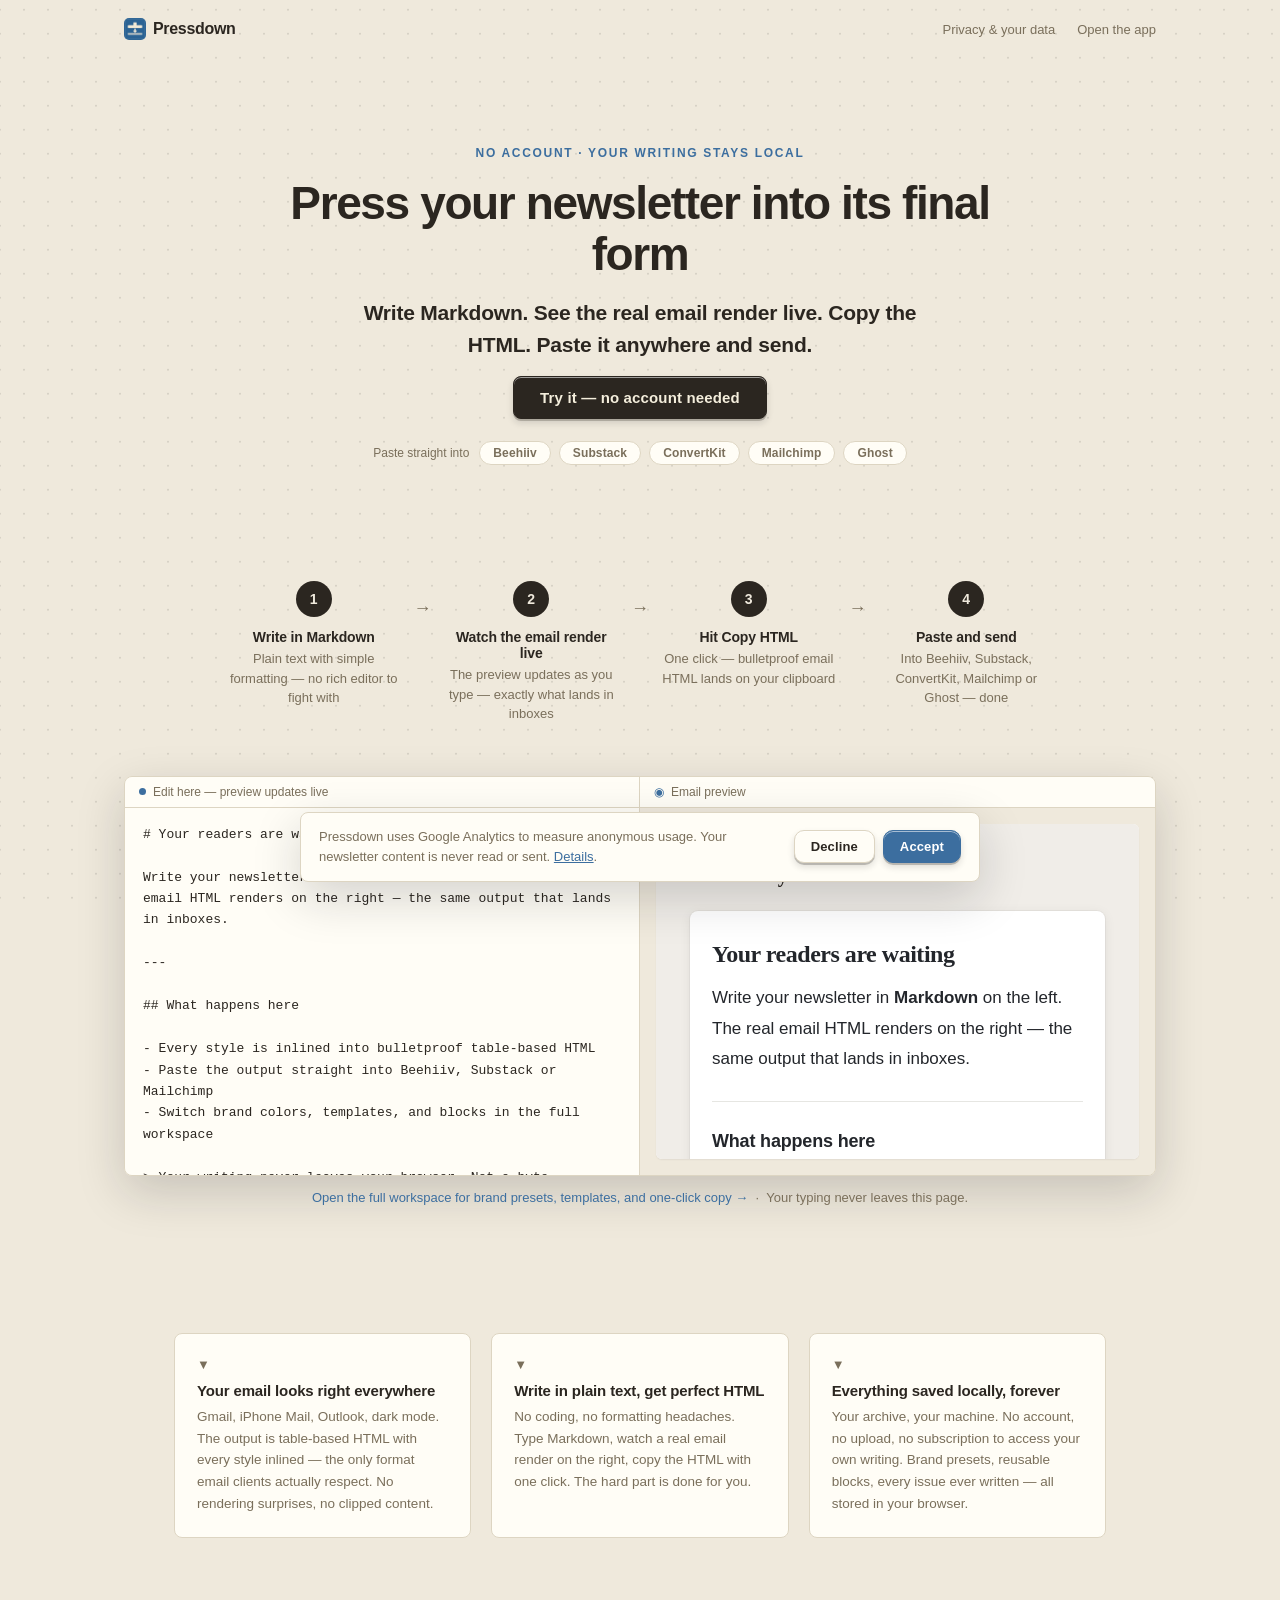
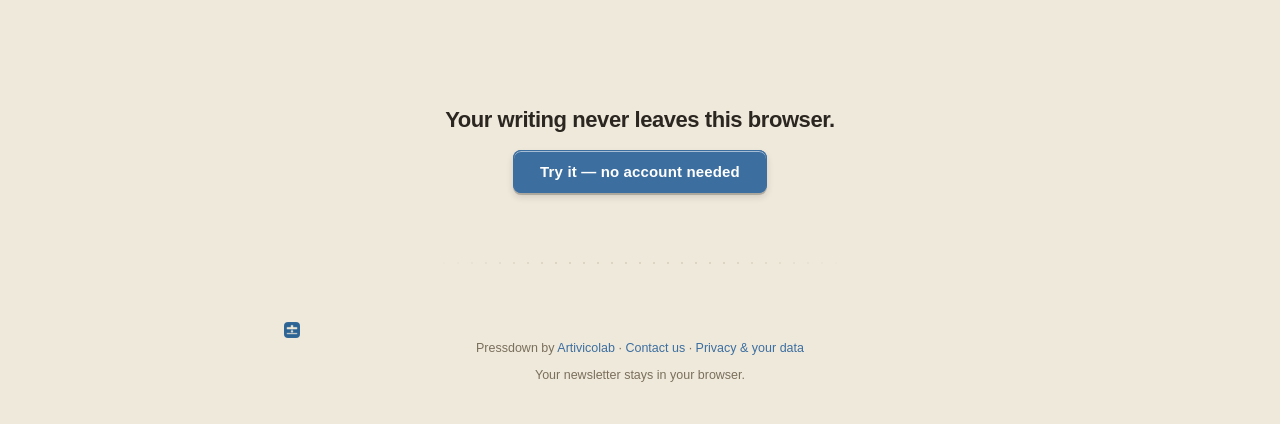
==== index.html @ 46e54dad "Initial commit: Pressdown newsletter workspace Static, no-account Markdown-to-email tool. Write Mark" ====
<!doctype html>
<html lang="en">
<head>
<meta charset="utf-8">
<meta name="viewport" content="width=device-width,initial-scale=1">
<title>Pressdown — press your newsletter into its final form</title>
<meta name="description" content="A no-account newsletter workspace. Write Markdown, see a pixel-accurate email preview, copy bulletproof HTML into any platform. Your newsletter content stays in your browser — never uploaded.">

<!-- SEO / social -->
<link rel="canonical" href="https://pressdown.artivicolab.com/">
<meta name="robots" content="index,follow">
<meta name="theme-color" content="#efe9dc">
<meta name="author" content="Pressdown">
<meta name="keywords" content="newsletter, markdown, email, substack, beehiiv, convertkit, mailchimp, ghost, email html, newsletter editor">
<link rel="icon" type="image/png" sizes="32x32" href="favicon-32x32.png">
<link rel="icon" type="image/png" sizes="96x96" href="favicon-96x96.png">
<link rel="icon" type="image/png" sizes="16x16" href="favicon-16x16.png">
<link rel="shortcut icon" href="favicon.ico">
<link rel="apple-touch-icon" sizes="180x180" href="apple-icon-180x180.png">
<link rel="apple-touch-icon" sizes="152x152" href="apple-icon-152x152.png">
<link rel="apple-touch-icon" sizes="120x120" href="apple-icon-120x120.png">
<link rel="apple-touch-icon" sizes="76x76" href="apple-icon-76x76.png">
<link rel="manifest" href="manifest.json">
<meta name="msapplication-TileColor" content="#3C6E9F">
<meta name="msapplication-TileImage" content="ms-icon-144x144.png">
<meta name="msapplication-config" content="browserconfig.xml">

<meta property="og:type" content="website">
<meta property="og:site_name" content="Pressdown">
<meta property="og:title" content="Pressdown — press your newsletter into its final form">
<meta property="og:description" content="Write Markdown, see a pixel-accurate email preview, copy bulletproof HTML into any platform. No account — your writing stays in your browser.">
<meta property="og:url" content="https://pressdown.artivicolab.com/">
<meta property="og:image" content="https://pressdown.artivicolab.com/og.png">
<meta property="og:image:width" content="1200">
<meta property="og:image:height" content="630">
<meta property="og:image:alt" content="Pressdown — press your newsletter into its final form">
<meta name="twitter:card" content="summary_large_image">
<meta name="twitter:title" content="Pressdown — press your newsletter into its final form">
<meta name="twitter:description" content="Write Markdown, see a pixel-accurate email preview, copy bulletproof HTML. No account — your writing stays in your browser.">
<meta name="twitter:image" content="https://pressdown.artivicolab.com/og.png">

<script type="application/ld+json">
{
  "@context": "https://schema.org",
  "@type": "WebApplication",
  "name": "Pressdown",
  "url": "https://pressdown.artivicolab.com/",
  "applicationCategory": "BusinessApplication",
  "operatingSystem": "Any (web browser)",
  "description": "A no-account newsletter workspace. Write Markdown, see a pixel-accurate email preview, and copy bulletproof HTML into Substack, Beehiiv, ConvertKit, Mailchimp or Ghost. Content stays in the browser and is never uploaded.",
  "offers": { "@type": "Offer", "price": "0", "priceCurrency": "USD" },
  "browserRequirements": "Requires JavaScript."
}
</script>

<link rel="stylesheet" href="css/style.css">
<script>
  // Pre-paint theme (light/dark app chrome) to avoid a flash.
  try {
    var d = localStorage.getItem('pressdown_chrome');
    if (d) document.documentElement.setAttribute('data-chrome', d);
  } catch (e) {}
</script>
<script src="js/analytics.js"></script>
</head>
<body class="landing">

<canvas id="stars" class="stars" aria-hidden="true"></canvas>

<nav class="land-nav">
  <a class="logo" href="index.html" aria-label="Pressdown home">
    <img class="logo-img" src="favicon-96x96.png" alt="" width="22" height="22"> Pressdown
  </a>
  <div class="nav-links">
    <a href="privacy.html">Privacy &amp; your data</a>
    <a href="app.html">Open the app</a>
  </div>
</nav>

<header class="land-hero">
  <p class="land-kicker">No account · your writing stays local</p>
  <h1>Press your newsletter into its final form</h1>
  <p class="land-lead">Write Markdown. See the real email render live.
  Copy the HTML. Paste it anywhere and send.</p>
  <div class="land-cta">
    <a class="btn btn-primary btn-lg" href="app.html">Try it — no account needed</a>
  </div>
  <div class="platform-strip">
    <span class="platform-label">Paste straight into</span>
    <span class="platform-pill">Beehiiv</span>
    <span class="platform-pill">Substack</span>
    <span class="platform-pill">ConvertKit</span>
    <span class="platform-pill">Mailchimp</span>
    <span class="platform-pill">Ghost</span>
  </div>
</header>

<section class="land-steps">
  <div class="step">
    <div class="step-num">1</div>
    <div class="step-body">
      <strong>Write in Markdown</strong>
      <span>Plain text with simple formatting — no rich editor to fight with</span>
    </div>
  </div>
  <div class="step-arrow">→</div>
  <div class="step">
    <div class="step-num">2</div>
    <div class="step-body">
      <strong>Watch the email render live</strong>
      <span>The preview updates as you type — exactly what lands in inboxes</span>
    </div>
  </div>
  <div class="step-arrow">→</div>
  <div class="step">
    <div class="step-num">3</div>
    <div class="step-body">
      <strong>Hit Copy HTML</strong>
      <span>One click — bulletproof email HTML lands on your clipboard</span>
    </div>
  </div>
  <div class="step-arrow">→</div>
  <div class="step">
    <div class="step-num">4</div>
    <div class="step-body">
      <strong>Paste and send</strong>
      <span>Into Beehiiv, Substack, ConvertKit, Mailchimp or Ghost — done</span>
    </div>
  </div>
</section>

<section class="land-demo">
  <div class="demo-wrap">
    <div class="demo-ed">
      <div class="demo-bar"><span class="dot"></span> Edit here — preview updates live</div>
      <textarea id="demoMd" class="demo-textarea" spellcheck="false" aria-label="Type Markdown here"></textarea>
    </div>
    <div class="demo-pv">
      <div class="demo-bar"><span class="eye">◉</span> Email preview</div>
      <div class="demo-stage">
        <iframe id="demoFrame" title="Email preview" sandbox="allow-same-origin"></iframe>
      </div>
    </div>
  </div>
  <p class="demo-note"><a href="app.html">Open the full workspace for brand presets, templates, and one-click copy →</a> &nbsp;·&nbsp; Your typing never leaves this page.</p>
</section>

<section class="land-features">
  <div class="feat">
    <span class="feat-mark">▼</span>
    <h3>Your email looks right everywhere</h3>
    <p>Gmail, iPhone Mail, Outlook, dark mode. The output is table-based HTML
    with every style inlined — the only format email clients actually respect.
    No rendering surprises, no clipped content.</p>
  </div>
  <div class="feat">
    <span class="feat-mark">▼</span>
    <h3>Write in plain text, get perfect HTML</h3>
    <p>No coding, no formatting headaches. Type Markdown, watch a real email
    render on the right, copy the HTML with one click. The hard part is done
    for you.</p>
  </div>
  <div class="feat">
    <span class="feat-mark">▼</span>
    <h3>Everything saved locally, forever</h3>
    <p>Your archive, your machine. No account, no upload, no subscription to
    access your own writing. Brand presets, reusable blocks, every issue
    ever written — all stored in your browser.</p>
  </div>
</section>

<section class="land-close">
  <p class="land-close-line">Your writing never leaves this browser.</p>
  <a class="btn btn-primary btn-lg" href="app.html">Try it — no account needed</a>
</section>

<footer class="land-foot">
  <img class="logo-img foot" src="favicon-96x96.png" alt="" width="16" height="16"> Pressdown by
  <a href="https://artivicolab.com" target="_blank" rel="noopener">Artivicolab</a>
  · <a id="contact" href="#">Contact us</a>
  · <a href="privacy.html">Privacy &amp; your data</a>
  <div style="margin-top:6px">Your newsletter stays in your browser.</div>
</footer>

<script>
  // Contact address assembled at runtime so it is never in static HTML
  // (anti-scrape). Generic link text only — see the email-protection rule.
  (function () {
    var a = document.getElementById('contact');
    if (a) a.href = 'mailto:' + ['artivicolab', 'gmail.com'].join('@');
  })();
</script>
<script src="js/landing.js" defer></script>
<script src="js/vendor/marked.min.js"></script>
<script type="module">
import { compile } from './js/compiler.js';

const DEMO_BRAND = {
  name: 'The Weekly', logo: '', accent: '#3C6E9F', ink: '#2b2620', font: 'sans',
  footerLinks: [{ label: 'Unsubscribe', url: '#' }],
  unsubUrl: '#', address: '', preheader: '', sponsor: '',
};

const DEMO_MD = `# Your readers are waiting

Write your newsletter in **Markdown** on the left. The real email HTML renders on the right — the same output that lands in inboxes.

---

## What happens here

- Every style is inlined into bulletproof table-based HTML
- Paste the output straight into Beehiiv, Substack or Mailchimp
- Switch brand colors, templates, and blocks in the full workspace

> Your writing never leaves your browser. Not a byte.

[Open the full workspace →](app.html)
`;

const debounce = (fn, ms) => { let t; return (...a) => { clearTimeout(t); t = setTimeout(() => fn(...a), ms); }; };

const ta = document.getElementById('demoMd');
const frame = document.getElementById('demoFrame');

if (ta && frame) {
  ta.value = DEMO_MD;
  function render() {
    try {
      const out = compile(ta.value, DEMO_BRAND, 'single');
      const doc = frame.contentDocument;
      doc.open(); doc.write(out.html); doc.close();
    } catch {}
  }
  render();
  ta.addEventListener('input', debounce(render, 150));
}
</script>

</body>
</html>
---- css/style.css ----
/* Pressdown — app chrome. The email itself is styled inline by the compiler;
   this file only styles the workspace around it. Token-driven: the brand
   theme is the default (:root); [data-chrome="bw"] is the black-and-white
   alternate. Components reference vars only — never hardcode a color. */

:root{
  --bg:#efe9dc;              /* warm linen "paper" — writer-native ground */
  --panel:#fffdf6;
  --ink:#2b2620;             /* warm near-black */
  --muted:#7a6f5b;           /* warm muted brown */
  --line:#ddd5c2;
  --accent:#3C6E9F;          /* ocean blue — now an accent, not the ground */
  --accent-soft:#e7edf3;
  --danger:#b5402f;
  --key-edge:rgba(43,38,32,.24);   /* typewriter keycap side wall */
  /* Illustration palette (accents) */
  --night:#3C6E9F;           /* sky blue */
  --pink:#EF9BA3;            /* umbrella / cloud coral */
  --green:#3FA15B;           /* hills / trousers */
  --cream:#F4EEDC;           /* stars / paper highlight */
  /* Riso patterns, token-driven so they flip with the theme */
  --speckle:radial-gradient(rgba(244,238,220,.55) 1px, transparent 1.7px);
  --speckle-ink:radial-gradient(rgba(43,38,32,.09) 1px, transparent 1.7px);
  --dash:repeating-linear-gradient(135deg, rgba(20,20,30,.045) 0 2px, transparent 2px 7px);
  --shadow:0 1px 2px rgba(20,20,30,.06);
  --shadow-lg:0 16px 48px rgba(20,20,30,.18);
  --radius:8px;
  --sans:-apple-system,BlinkMacSystemFont,"Segoe UI",Roboto,Helvetica,Arial,sans-serif;
  --mono:"SF Mono",SFMono-Regular,ui-monospace,Menlo,Consolas,monospace;
  --topbar:54px;
  --statusbar:30px;
}
/* Black-and-white alternate theme — same patterns, monochrome ink. */
html[data-chrome="bw"]{
  --bg:#f4f4f4;
  --panel:#ffffff;
  --ink:#161616;
  --muted:#6e6e6e;
  --line:#dadada;
  --accent:#1c1c1c;
  --accent-soft:#ededed;
  --danger:#5a5a5a;
  --key-edge:rgba(0,0,0,.26);
  --night:#2a2a2a;
  --pink:#9a9a9a;
  --green:#7a7a7a;
  --cream:#f0f0f0;
  --speckle:radial-gradient(rgba(255,255,255,.5) 1px, transparent 1.7px);
  --speckle-ink:radial-gradient(rgba(0,0,0,.05) 1px, transparent 1.7px);
  --dash:repeating-linear-gradient(135deg, rgba(0,0,0,.045) 0 2px, transparent 2px 7px);
  --shadow:0 1px 2px rgba(0,0,0,.07);
}
/* Scrollbars follow the theme — Firefox (WebKit handled below via tokens). */
html{scrollbar-color:var(--line) var(--panel);scrollbar-width:thin}

*{box-sizing:border-box}
/* The UA [hidden] rule has the same specificity as our .panel-wrap/.menu-pop
   class rules, which set display:flex — so author order would otherwise keep
   them visible. Force the attribute to win. */
[hidden]{display:none!important}
html,body{height:100%}
body{
  margin:0;font-family:var(--sans);color:var(--ink);background:var(--bg);
  display:flex;flex-direction:column;overflow:hidden;
  font-size:14px;-webkit-font-smoothing:antialiased;
}

/* ---- Topbar ---- */
.topbar{
  height:var(--topbar);flex:0 0 auto;display:flex;align-items:center;gap:18px;
  padding:0 16px;background:var(--panel);border-bottom:1px solid var(--line);
}
.logo{
  display:flex;align-items:center;gap:7px;font-weight:700;font-size:16px;
  color:var(--ink);text-decoration:none;letter-spacing:-.02em;white-space:nowrap;
}
.logo-img{width:22px;height:22px;display:block;border-radius:5px;flex-shrink:0}
.logo-img.foot{width:16px;height:16px;border-radius:4px;margin-right:2px}
.issue-id{display:flex;align-items:center;gap:8px;flex:1;min-width:0}
.issue-name{
  flex:0 1 280px;background:transparent;border:1px solid var(--line);
  color:var(--ink);font:inherit;font-weight:600;padding:6px 8px;border-radius:6px;
}
.issue-name:hover{border-color:var(--line)}
.issue-name:focus{outline:none;border-color:var(--accent);background:var(--bg)}
.issue-name.needs-name{border-color:var(--accent);box-shadow:0 0 0 3px var(--accent-soft)}
.issue-no{color:var(--muted);font-size:12px;font-variant-numeric:tabular-nums}
.topbar-controls{display:flex;align-items:center;gap:10px}
.topbar-sep{width:1px;height:20px;background:var(--line);flex-shrink:0}
.sel{display:flex;align-items:center;gap:6px;color:var(--muted);font-size:12px}
.sel select{
  font:inherit;font-size:13px;color:var(--ink);background:var(--bg);
  border:1px solid var(--line);border-radius:6px;padding:5px 6px;max-width:170px;
}

/* ---- Buttons ---- */
/* Typewriter keycap: raised cap with a top gloss and a depth wall; presses
   straight down on :active. Shared by landing + app for one feel. */
.btn{
  font:inherit;font-size:13px;font-weight:600;letter-spacing:.01em;
  border:1px solid var(--line);background:var(--panel);color:var(--ink);
  padding:8px 16px;border-radius:10px;cursor:pointer;white-space:nowrap;
  text-decoration:none;
  box-shadow:inset 0 1px 0 rgba(255,255,255,.55),
             0 2px 0 var(--key-edge),
             0 4px 7px rgba(20,20,30,.14);
  transition:transform .06s ease, box-shadow .12s ease,
             background .12s, border-color .12s, filter .12s;
}
.btn:hover{
  border-color:var(--accent);transform:translateY(-1px);
  box-shadow:inset 0 1px 0 rgba(255,255,255,.55),
             0 3px 0 var(--key-edge),
             0 7px 12px rgba(20,20,30,.18);
}
.btn:active{
  transform:translateY(2px);
  box-shadow:inset 0 2px 4px rgba(20,20,30,.22),
             0 1px 1px rgba(20,20,30,.16);
}
.btn-primary{background:var(--accent);border-color:var(--accent);color:#fff}
.btn-primary:hover{filter:brightness(1.06)}
.btn-ghost{background:var(--panel)}
/* Link-style action — not a keycap. */
.btn-tertiary{
  border:none;background:none;color:var(--accent);padding:5px 7px;
  font-weight:inherit;letter-spacing:normal;box-shadow:none;
}
.btn-tertiary:hover,.btn-tertiary:active{transform:none;box-shadow:none}
.btn-tertiary.danger{color:var(--danger)}
.btn.wide{width:100%;margin-top:10px}
.icon-btn{
  border:none;background:none;color:var(--muted);font-size:14px;cursor:pointer;
  padding:4px 7px;border-radius:6px;
}
.icon-btn:hover{background:var(--bg);color:var(--ink)}
.linklike{border:none;background:none;color:var(--accent);cursor:pointer;font:inherit;padding:0;text-decoration:underline}

/* ---- Segmented + menu ---- */
.seg{display:flex;border:1px solid var(--line);border-radius:var(--radius);overflow:hidden}
.seg-btn{
  font:inherit;font-size:12px;border:none;background:var(--panel);color:var(--muted);
  padding:7px 12px;cursor:pointer;
}
.seg-btn.on{background:var(--accent-soft);color:var(--accent);font-weight:600}
.menu{position:relative}
.menu-pop{
  position:absolute;right:0;top:calc(100% + 6px);background:var(--panel);
  border:1px solid var(--line);border-radius:var(--radius);box-shadow:var(--shadow-lg);
  min-width:210px;padding:6px;z-index:50;display:flex;flex-direction:column;
}
.menu-pop button,.menu-pop a{
  text-align:left;font:inherit;font-size:13px;border:none;background:none;
  color:var(--ink);padding:8px 10px;border-radius:6px;cursor:pointer;text-decoration:none;display:block;
}
.menu-pop button:hover,.menu-pop a:hover{background:var(--bg)}
.menu-pop hr{border:none;border-top:1px solid var(--line);margin:5px 4px}

/* ---- Workspace split ---- */
.workspace{flex:1 1 auto;display:grid;grid-template-columns:50% 6px 1fr;min-height:0}
.pane{display:flex;flex-direction:column;min-width:0;min-height:0}
.editor-pane{background:var(--panel);border-right:1px solid var(--line);position:relative}
.splitter{background:var(--line);cursor:col-resize}
.splitter:hover{background:var(--accent)}

.subject-row{
  display:flex;align-items:center;gap:10px;padding:0 14px;border-bottom:1px solid var(--line);
  background:var(--panel);
}
.subject-lbl{
  font-size:11px;font-weight:600;letter-spacing:.06em;text-transform:uppercase;
  color:var(--muted);flex-shrink:0;user-select:none;
}
.subject-inp{
  flex:1;border:none;background:transparent;font-size:14px;color:var(--ink);
  font-family:inherit;outline:none;padding:10px 0;min-width:0;
}
.subject-inp::placeholder{color:var(--muted);opacity:.6}
.subject-count{
  font-size:11px;font-weight:600;color:var(--muted);flex-shrink:0;
  min-width:20px;text-align:right;transition:color .15s;
}
.subject-count.warn{color:#d97706}
.subject-count.over{color:var(--danger)}

.toolbar{
  display:flex;align-items:center;gap:4px;padding:8px 14px;border-bottom:1px solid var(--line);
}
.toolbar button{
  font:inherit;font-size:13px;min-width:32px;border:1px solid var(--line);
  background:var(--panel);color:var(--ink);border-radius:6px;padding:5px 9px;cursor:pointer;
}
.toolbar button:hover{border-color:var(--accent);color:var(--accent)}
.tb-hint{margin-left:auto;color:var(--muted);font-size:12px}
.tb-fnr-btn{
  border:none;background:none;font:inherit;font-size:12px;color:var(--muted);
  cursor:pointer;padding:0;
}
.tb-fnr-btn:hover{color:var(--accent)}
.tb-fnr-btn.on{color:var(--accent)}
kbd{
  font-family:var(--mono);font-size:11px;background:var(--bg);border:1px solid var(--line);
  border-radius:4px;padding:1px 5px;
}
.ed-label,.pv-label{
  display:flex;align-items:center;gap:7px;padding:9px 16px;font-size:12px;
  color:var(--muted);border-bottom:1px solid var(--line);
}
.dot{width:7px;height:7px;border-radius:50%;background:var(--accent)}
.eye{color:var(--accent)}
.clip-warn{margin-left:auto;color:var(--danger);font-weight:600}

.md{
  flex:1;border:none;outline:none;resize:none;background:var(--panel);color:var(--ink);
  padding:22px 26px;font-family:var(--mono);font-size:14px;line-height:1.7;
}
.md::placeholder{color:var(--muted);opacity:.7}

/* ---- Preview ---- */
.preview-pane{background:var(--bg)}
.pv-label{background:var(--panel)}
.pv-stage{
  flex:1;overflow:auto;display:flex;justify-content:center;padding:22px;
  background-image:var(--speckle-ink);background-size:22px 22px;
}
.pv-stage iframe{
  width:100%;max-width:680px;height:100%;min-height:100%;border:none;
  background:#fff;border-radius:var(--radius);box-shadow:var(--shadow);
}
.pv-stage.mobile iframe{
  max-width:375px;width:375px;border-radius:22px;
  border:8px solid #222;box-shadow:var(--shadow-lg);
}

/* ---- Status bar ---- */
.statusbar{
  height:var(--statusbar);flex:0 0 auto;display:flex;align-items:center;gap:20px;
  padding:0 18px;background:var(--panel);border-top:1px solid var(--line);
  font-size:11.5px;color:var(--muted);font-variant-numeric:tabular-nums;
}
.st-spacer{flex:1}
.st-saved{transition:color .2s}
.st-saved.on{color:var(--accent);font-weight:600}

/* ---- Slide-over panel ---- */
.panel-wrap{position:fixed;inset:0;z-index:100;display:flex;justify-content:flex-end}
.panel-scrim{position:absolute;inset:0;background:rgba(15,17,22,.42)}
.panel{
  position:relative;width:min(460px,92vw);background:var(--panel);
  display:flex;flex-direction:column;box-shadow:var(--shadow-lg);
  animation:slide .18s ease-out;
}
@keyframes slide{from{transform:translateX(20px);opacity:.6}to{transform:none;opacity:1}}
.panel-head{
  display:flex;align-items:center;justify-content:space-between;
  padding:16px 20px;border-bottom:1px solid var(--line);
}
.panel-head h2{margin:0;font-size:16px}
.panel-body{padding:18px 20px;overflow:auto;flex:1}
.panel-lead{color:var(--muted);font-size:13px;line-height:1.6;margin:0 0 16px}
.muted{color:var(--muted)}

.card-list{display:flex;flex-direction:column;gap:8px}
.row-card{
  display:flex;align-items:center;justify-content:space-between;gap:12px;
  border:1px solid var(--line);border-radius:var(--radius);padding:12px 14px;
}
.row-card strong{display:block;font-size:14px}
.row-subject{display:block;font-size:13px;color:var(--ink);margin-top:3px;font-style:italic;white-space:nowrap;overflow:hidden;text-overflow:ellipsis;max-width:320px}
.row-sub{display:block;color:var(--muted);font-size:12px;margin-top:2px}
.row-actions{display:flex;gap:2px;flex-shrink:0}

/* ---- Forms ---- */
.form{display:flex;flex-direction:column;gap:14px}
.form label{display:flex;flex-direction:column;gap:5px;font-size:13px;color:var(--muted)}
.form input,.form select,.form textarea{
  font:inherit;font-size:14px;color:var(--ink);background:var(--bg);
  border:1px solid var(--line);border-radius:6px;padding:8px 10px;
}
.form input[type=color]{padding:3px;height:38px;width:44px;cursor:pointer}
.color-field{display:flex;align-items:center;gap:8px}
.color-field input[type=color]{flex-shrink:0}
.color-hex{flex:1;font-family:var(--mono);font-size:13px;text-transform:uppercase;letter-spacing:.04em}
.form input[type=file]{padding:6px;font-size:12px}
.form textarea{font-family:var(--mono);font-size:13px;line-height:1.6;resize:vertical}
.form input:focus,.form select:focus,.form textarea:focus{outline:none;border-color:var(--accent)}
.two{display:grid;grid-template-columns:1fr 1fr;gap:12px}
.fl{border:1px solid var(--line);border-radius:var(--radius);padding:12px}
.fl legend{font-size:12px;color:var(--muted);padding:0 6px}
.fl-row{display:grid;grid-template-columns:1fr 1.4fr auto;gap:6px;margin-bottom:6px}
.logo-prev img{max-height:38px;max-width:160px;border:1px solid var(--line);border-radius:4px}
.form-actions{display:flex;gap:8px;margin-top:6px}
.search{
  width:100%;font:inherit;font-size:14px;color:var(--ink);background:var(--bg);
  border:1px solid var(--line);border-radius:6px;padding:9px 12px;margin-bottom:14px;
}
.search:focus{outline:none;border-color:var(--accent)}

/* ---- Slash menu ---- */
.slash-menu{
  position:absolute;left:26px;bottom:54px;z-index:30;min-width:260px;max-height:280px;
  overflow:auto;background:var(--panel);border:1px solid var(--line);
  border-radius:var(--radius);box-shadow:var(--shadow-lg);padding:5px;
}
.slash-item{
  display:flex;flex-direction:column;gap:2px;width:100%;text-align:left;
  border:none;background:none;font:inherit;color:var(--ink);
  padding:8px 10px;border-radius:6px;cursor:pointer;
}
.slash-item.sel,.slash-item:hover{background:var(--accent-soft)}
.slash-top{display:flex;align-items:center;gap:10px}
.slash-cmd{font-family:var(--mono);font-size:12px;color:var(--accent);min-width:64px}
.slash-name{font-size:13px;color:var(--muted)}
.slash-preview{
  font-size:11px;color:var(--muted);opacity:.7;font-family:var(--mono);
  white-space:nowrap;overflow:hidden;text-overflow:ellipsis;max-width:230px;
}
.slash-empty{padding:10px;font-size:13px;color:var(--muted)}

/* ---- Find & Replace ---- */
.fnr{
  padding:10px 14px;border-bottom:1px solid var(--line);background:var(--panel);
  display:flex;flex-direction:column;gap:7px;
}
.fnr-row{display:flex;align-items:center;gap:6px}
.fnr-input{
  flex:1;font:inherit;font-size:13px;color:var(--ink);background:var(--bg);
  border:1px solid var(--line);border-radius:6px;padding:6px 9px;
}
.fnr-input:focus{outline:none;border-color:var(--accent)}
.fnr-nav{padding:6px 10px!important;min-width:0}
.fnr-count{font-size:11px;color:var(--muted);white-space:nowrap;min-width:52px;text-align:center}

/* ---- Image drag-over ---- */
.md.drag-over{outline:2px dashed var(--accent);outline-offset:-2px;background:var(--accent-soft)}

/* ---- Cheatsheet ---- */
.st-cheat{
  border:none;background:none;color:var(--muted);font:inherit;font-size:11.5px;
  cursor:pointer;padding:0;text-decoration:underline;text-decoration-style:dotted;
  text-underline-offset:2px;
}
.st-cheat:hover{color:var(--ink)}
.cheat-sheet{
  position:fixed;left:50%;bottom:calc(var(--statusbar) + 8px);transform:translateX(-50%);
  z-index:150;background:var(--panel);border:1px solid var(--line);
  border-radius:var(--radius);box-shadow:var(--shadow-lg);
  width:min(560px,calc(100vw - 32px));padding:16px 20px;
  animation:slide .16s ease-out;
}
.cheat-head{display:flex;justify-content:space-between;align-items:center;margin-bottom:14px}
.cheat-head span{font-weight:600;font-size:14px}
.cheat-grid{display:grid;grid-template-columns:1fr 1fr;gap:0}
.cheat-row{display:flex;gap:10px;align-items:baseline;padding:5px 6px;border-radius:4px}
.cheat-row:hover{background:var(--bg)}
.cheat-syn{font-family:var(--mono);font-size:12px;color:var(--accent);min-width:140px;flex-shrink:0}
.cheat-desc{font-size:12px;color:var(--muted)}

/* ---- Toast ---- */
.toast{
  position:fixed;left:50%;bottom:46px;transform:translateX(-50%) translateY(8px);
  background:var(--ink);color:var(--bg);font-size:13px;padding:10px 18px;
  border-radius:999px;box-shadow:var(--shadow-lg);opacity:0;z-index:200;
  transition:opacity .18s,transform .18s;pointer-events:none;
}
.toast.show{opacity:1;transform:translateX(-50%)}

/* ---- Confirm dialog ---- */
.confirm-overlay{
  position:fixed;inset:0;background:rgba(20,18,14,.45);z-index:300;
  display:flex;align-items:center;justify-content:center;
  backdrop-filter:blur(2px);
}
.confirm-box{
  background:var(--panel);border:1px solid var(--line);border-radius:var(--radius);
  box-shadow:var(--shadow-lg);padding:28px 28px 22px;max-width:400px;width:calc(100% - 48px);
}
.confirm-msg{
  margin:0 0 22px;font-size:15px;line-height:1.6;color:var(--ink);
}
.confirm-actions{display:flex;justify-content:flex-end;gap:10px}

/* ---- Consent banner ---- */
.consent{
  position:fixed;left:50%;bottom:18px;transform:translateX(-50%);
  z-index:300;width:min(680px,calc(100vw - 32px));
  display:flex;align-items:center;gap:18px;flex-wrap:wrap;
  background:var(--panel);border:1px solid var(--line);
  border-radius:var(--radius);box-shadow:var(--shadow-lg);padding:14px 18px;
}
.consent-text{margin:0;flex:1 1 320px;font-size:13px;line-height:1.55;color:var(--muted)}
.consent-text a{color:var(--accent)}
.consent-actions{display:flex;gap:8px;margin-left:auto}

::-webkit-scrollbar{width:11px;height:11px}
::-webkit-scrollbar-thumb{background:var(--line);border-radius:6px;border:3px solid var(--panel)}
::-webkit-scrollbar-track{background:var(--panel)}

/* ---- Landing page ---- */
/* Warm linen ground (writer-native). The illustration colors are accents
   only. All CSS — no image fetched. */
body.landing{
  overflow:auto;display:block;color:var(--ink);
  background:var(--bg);position:relative;
}
/* Animated speckle: a fixed grain layer that drifts slowly and twinkles
   very gently. Kept well below text contrast so copy stays readable, and
   behind all content (z-index:-1). */
body.landing::before{
  content:"";position:fixed;inset:0;z-index:-1;pointer-events:none;
  background-image:var(--speckle-ink);background-size:26px 26px;
  animation:starDrift 80s linear infinite,
            starTwinkle 7s ease-in-out infinite alternate;
}
@keyframes starDrift{from{background-position:0 0}to{background-position:0 520px}}
@keyframes starTwinkle{from{opacity:.35}to{opacity:.7}}
@media (prefers-reduced-motion:reduce){
  body.landing::before{animation:none;opacity:.5}
}
/* Interactive canvas starfield (js/landing.js): repels dots from the cursor.
   When active it replaces the CSS speckle so dots aren't drawn twice. The
   CSS ::before stays as the no-JS fallback. */
.stars{position:fixed;inset:0;z-index:-1;pointer-events:none;display:block}
html.canvas-stars body.landing::before{display:none}
.land-nav{
  display:flex;align-items:center;justify-content:space-between;
  padding:18px 24px;max-width:1080px;margin:0 auto;
}
.land-nav a{color:var(--ink);text-decoration:none}
.land-nav .nav-links{display:flex;align-items:center;gap:22px;font-size:13px}
.land-nav .nav-links a{color:var(--muted)}
.land-nav .nav-links a:hover{color:var(--ink)}
.land-hero{
  position:relative;
  max-width:760px;margin:0 auto;padding:88px 24px 64px;text-align:center;
}
.land-kicker{
  position:relative;font-size:12px;letter-spacing:.14em;text-transform:uppercase;
  color:var(--accent);font-weight:700;margin:0 0 18px;
}
.land-hero h1{
  position:relative;font-size:46px;line-height:1.1;letter-spacing:-.03em;
  margin:0 0 18px;color:var(--ink);
}
.land-lead{
  position:relative;font-size:21px;line-height:1.5;font-weight:600;
  color:var(--ink);max-width:600px;margin:0 auto 16px;letter-spacing:-.01em;
}
.land-hero .pitch{
  position:relative;font-size:15px;line-height:1.6;color:var(--muted);
  max-width:520px;margin:0 auto 32px;
}
.land-cta{position:relative;display:flex;gap:12px;justify-content:center;align-items:center}
.btn-lg{font-size:15px;padding:12px 26px;border-radius:var(--radius)}
/* Dark editorial CTA — confident on the warm paper. */
.land-hero .btn-primary{background:var(--ink);border-color:var(--ink);color:var(--cream)}
.land-hero .btn-primary:hover{filter:brightness(1.12)}
.land-fineprint{position:relative;margin:18px 0 0;font-size:12.5px;color:var(--muted)}
.land-features{
  max-width:980px;margin:0 auto;padding:48px 24px 96px;
  display:grid;grid-template-columns:repeat(3,1fr);gap:20px;
}
.feat{
  border:1px solid var(--line);border-radius:var(--radius);
  background:var(--panel);padding:22px;
}
.feat .feat-mark{color:var(--muted);font-size:13px}
.feat h3{font-size:15px;margin:10px 0 7px;letter-spacing:-.01em}
.feat p{margin:0;font-size:13.5px;line-height:1.62;color:var(--muted)}
.land-foot{
  position:relative;max-width:760px;margin:0 auto;
  padding:62px 24px 38px;text-align:center;
  font-size:12.5px;color:var(--muted);line-height:1.7;
}
/* Faint dotted divider — echoes the starfield speckle, fades at the ends. */
.land-foot::before{
  content:"";position:absolute;left:50%;top:0;transform:translateX(-50%);
  width:min(420px,72%);height:6px;
  background-image:radial-gradient(var(--line) 1.3px, transparent 1.6px);
  background-size:14px 6px;background-position:center;
  -webkit-mask-image:linear-gradient(90deg,transparent,#000 28%,#000 72%,transparent);
          mask-image:linear-gradient(90deg,transparent,#000 28%,#000 72%,transparent);
}
.land-foot a{color:var(--accent);text-decoration:none}

/* ---- Collaboration ---- */
.collab-status{
  font-size:11.5px;color:var(--accent);font-weight:600;white-space:nowrap;
  animation:collab-pulse 2.4s ease-in-out infinite;
}
@keyframes collab-pulse{0%,100%{opacity:1}50%{opacity:.5}}
.platform-note{
  padding:6px 18px;background:var(--accent-soft);
  border-bottom:1px solid var(--line);font-size:12px;
  color:var(--muted);line-height:1.5;flex:0 0 auto;
}
.collab-banner{
  display:flex;align-items:center;gap:12px;padding:9px 18px;
  background:var(--accent-soft);border-bottom:1px solid var(--line);
  font-size:13px;color:var(--accent);flex:0 0 auto;
}
#collabBannerMsg{flex:1}
.collab-url-row{display:flex;gap:7px;align-items:center}
.collab-url-input{
  flex:1;font:inherit;font-size:12px;font-family:var(--mono);
  color:var(--ink);background:var(--bg);border:1px solid var(--line);
  border-radius:6px;padding:7px 10px;min-width:0;
}
.collab-url-input:focus{outline:none;border-color:var(--accent)}
.collab-perm-row{
  display:flex;align-items:center;justify-content:space-between;
  border:1px solid var(--line);border-radius:var(--radius);padding:12px 14px;
  font-size:13px;
}
.collab-waiting{color:var(--muted)!important;font-style:italic}

/* ---- Platform strip ---- */
.platform-strip{
  position:relative;display:flex;align-items:center;justify-content:center;
  flex-wrap:wrap;gap:8px;margin-top:22px;
}
.platform-label{font-size:12px;color:var(--muted);margin-right:2px}
.platform-pill{
  font-size:12px;font-weight:600;color:var(--muted);
  background:var(--panel);border:1px solid var(--line);
  border-radius:999px;padding:4px 13px;letter-spacing:.01em;
}

/* ---- Workspace mockup ---- */
.hero-mockup{
  max-width:900px;margin:44px auto 0;padding:0 24px;
  user-select:none;pointer-events:none;
}
.hero-mockup>*{
  border:1px solid var(--line);border-radius:10px;overflow:hidden;
  box-shadow:var(--shadow-lg);
}
.hm-bar{
  height:40px;background:var(--panel);border-bottom:1px solid var(--line);
  display:flex;align-items:center;padding:0 14px;gap:10px;
}
.hm-dots{display:flex;gap:6px;align-items:center}
.hm-dot{width:10px;height:10px;border-radius:50%}
.hm-dot:nth-child(1){background:#ff5f57}
.hm-dot:nth-child(2){background:#ffbd2e}
.hm-dot:nth-child(3){background:#28c840}
.hm-logo-sm{font-size:12px;font-weight:700;color:var(--ink)}
.hm-logo-sm span{color:var(--accent)}
.hm-bar-right{margin-left:auto;display:flex;gap:6px}
.hm-chip{
  font-size:11px;font-weight:600;padding:3px 10px;
  border:1px solid var(--line);border-radius:6px;
  background:var(--bg);color:var(--muted);
}
.hm-chip-accent{background:var(--accent);border-color:var(--accent);color:#fff}
.hm-panes{display:grid;grid-template-columns:1fr 1fr;height:300px}
.hm-pane{display:flex;flex-direction:column;overflow:hidden}
.hm-pane-label{
  font-size:11px;color:var(--muted);padding:7px 14px;
  border-bottom:1px solid var(--line);
  display:flex;align-items:center;gap:6px;flex-shrink:0;background:var(--panel);
}
.hm-dot-sm{width:7px;height:7px;border-radius:50%;background:var(--accent)}
.hm-eye{color:var(--accent);font-size:11px}
.hm-ed{background:var(--panel);border-right:1px solid var(--line)}
.hm-pv{background:var(--bg)}
.hm-code{
  flex:1;padding:14px 16px;font-family:var(--mono);font-size:11.5px;
  line-height:1.85;overflow:hidden;color:var(--ink);
}
.hm-md-h1{color:var(--accent);font-weight:600}
.hm-md-h2{color:var(--accent);font-weight:600}
.hm-md-bold{font-weight:700}
.hm-md-bq{color:var(--muted);padding-left:8px;border-left:2px solid var(--line)}
.hm-md-link{color:var(--accent);text-decoration:underline}
.hm-email{
  flex:1;padding:14px 16px;overflow:hidden;background:#fff;font-size:12.5px;
}
.hm-e-h1{font-size:17px;font-weight:700;color:#1f2328;margin-bottom:8px;line-height:1.3}
.hm-e-h2{
  font-size:11px;font-weight:700;color:#1f2328;
  text-transform:uppercase;letter-spacing:.06em;margin:10px 0 6px;
}
.hm-e-p{color:#3d3d3d;line-height:1.65;margin-bottom:8px}
.hm-e-ol{color:#3d3d3d;line-height:1.9;margin-bottom:8px}
.hm-e-bq{
  border-left:3px solid #3C6E9F;padding:6px 12px;
  color:#666;font-style:italic;margin:10px 0;background:#f8fafc;
}
.hm-e-link{color:#3C6E9F;text-decoration:underline}

/* ---- Step flow ---- */
.land-steps{
  max-width:900px;margin:52px auto 0;padding:0 24px;
  display:flex;align-items:flex-start;gap:0;
}
.step{
  flex:1;display:flex;flex-direction:column;align-items:center;
  text-align:center;gap:12px;padding:0 12px;
}
.step-num{
  width:36px;height:36px;border-radius:50%;
  background:var(--ink);color:var(--bg);
  font-size:14px;font-weight:700;flex-shrink:0;
  display:flex;align-items:center;justify-content:center;
}
.step-body strong{display:block;font-size:14px;color:var(--ink);margin-bottom:4px;letter-spacing:-.01em}
.step-body span{font-size:13px;color:var(--muted);line-height:1.5}
.step-arrow{
  color:var(--muted);font-size:18px;padding-top:9px;
  flex-shrink:0;align-self:flex-start;margin-top:8px;
}

/* ---- Closing section ---- */
.land-close{
  text-align:center;padding:72px 24px 80px;
}
.land-close-line{
  font-size:22px;font-weight:600;letter-spacing:-.02em;
  color:var(--ink);margin:0 0 28px;line-height:1.3;
}

/* ---- Landing demo ---- */
.land-demo{max-width:1080px;margin:52px auto 0;padding:0 24px 80px}
.land-demo-kicker{
  font-size:12px;letter-spacing:.14em;text-transform:uppercase;
  color:var(--muted);font-weight:700;margin:0 0 20px;text-align:center;
}
.demo-wrap{
  display:grid;grid-template-columns:1fr 1fr;
  border:1px solid var(--line);border-radius:var(--radius);
  overflow:hidden;box-shadow:var(--shadow-lg);height:400px;
}
.demo-ed{display:flex;flex-direction:column;background:var(--panel);border-right:1px solid var(--line)}
.demo-pv{display:flex;flex-direction:column;background:var(--bg)}
.demo-bar{
  display:flex;align-items:center;gap:7px;padding:8px 14px;font-size:12px;
  color:var(--muted);border-bottom:1px solid var(--line);background:var(--panel);flex-shrink:0;
}
.demo-textarea{
  flex:1;border:none;outline:none;resize:none;background:var(--panel);color:var(--ink);
  padding:16px 18px;font-family:var(--mono);font-size:13px;line-height:1.65;
}
.demo-stage{flex:1;overflow:auto;padding:16px;display:flex;justify-content:center}
.demo-stage iframe{width:100%;border:none;background:#fff;border-radius:6px;box-shadow:var(--shadow)}
.demo-note{text-align:center;margin:14px 0 0;font-size:13px;color:var(--muted)}
.demo-note a{color:var(--accent);text-decoration:none}
.demo-note a:hover{text-decoration:underline}

@media (max-width:760px){
  .workspace{grid-template-columns:1fr;grid-template-rows:1fr 1fr}
  .splitter{display:none}
  .editor-pane{border-right:none;border-bottom:1px solid var(--line)}
  .topbar{flex-wrap:wrap;height:auto;padding:8px 12px;gap:10px}
  .sel span{display:none}
  .land-hero{padding:56px 22px 44px}
  .land-hero h1{font-size:34px}
  .land-features{grid-template-columns:1fr;padding-bottom:64px}
  .demo-wrap{grid-template-columns:1fr;height:auto}
  .demo-ed{height:200px;border-right:none;border-bottom:1px solid var(--line)}
  .demo-pv{height:280px}
  .hero-mockup{display:none}
  .land-steps{flex-direction:column;gap:20px;align-items:stretch}
  .step{flex-direction:row;text-align:left;align-items:flex-start}
  .step-arrow{display:none}
}
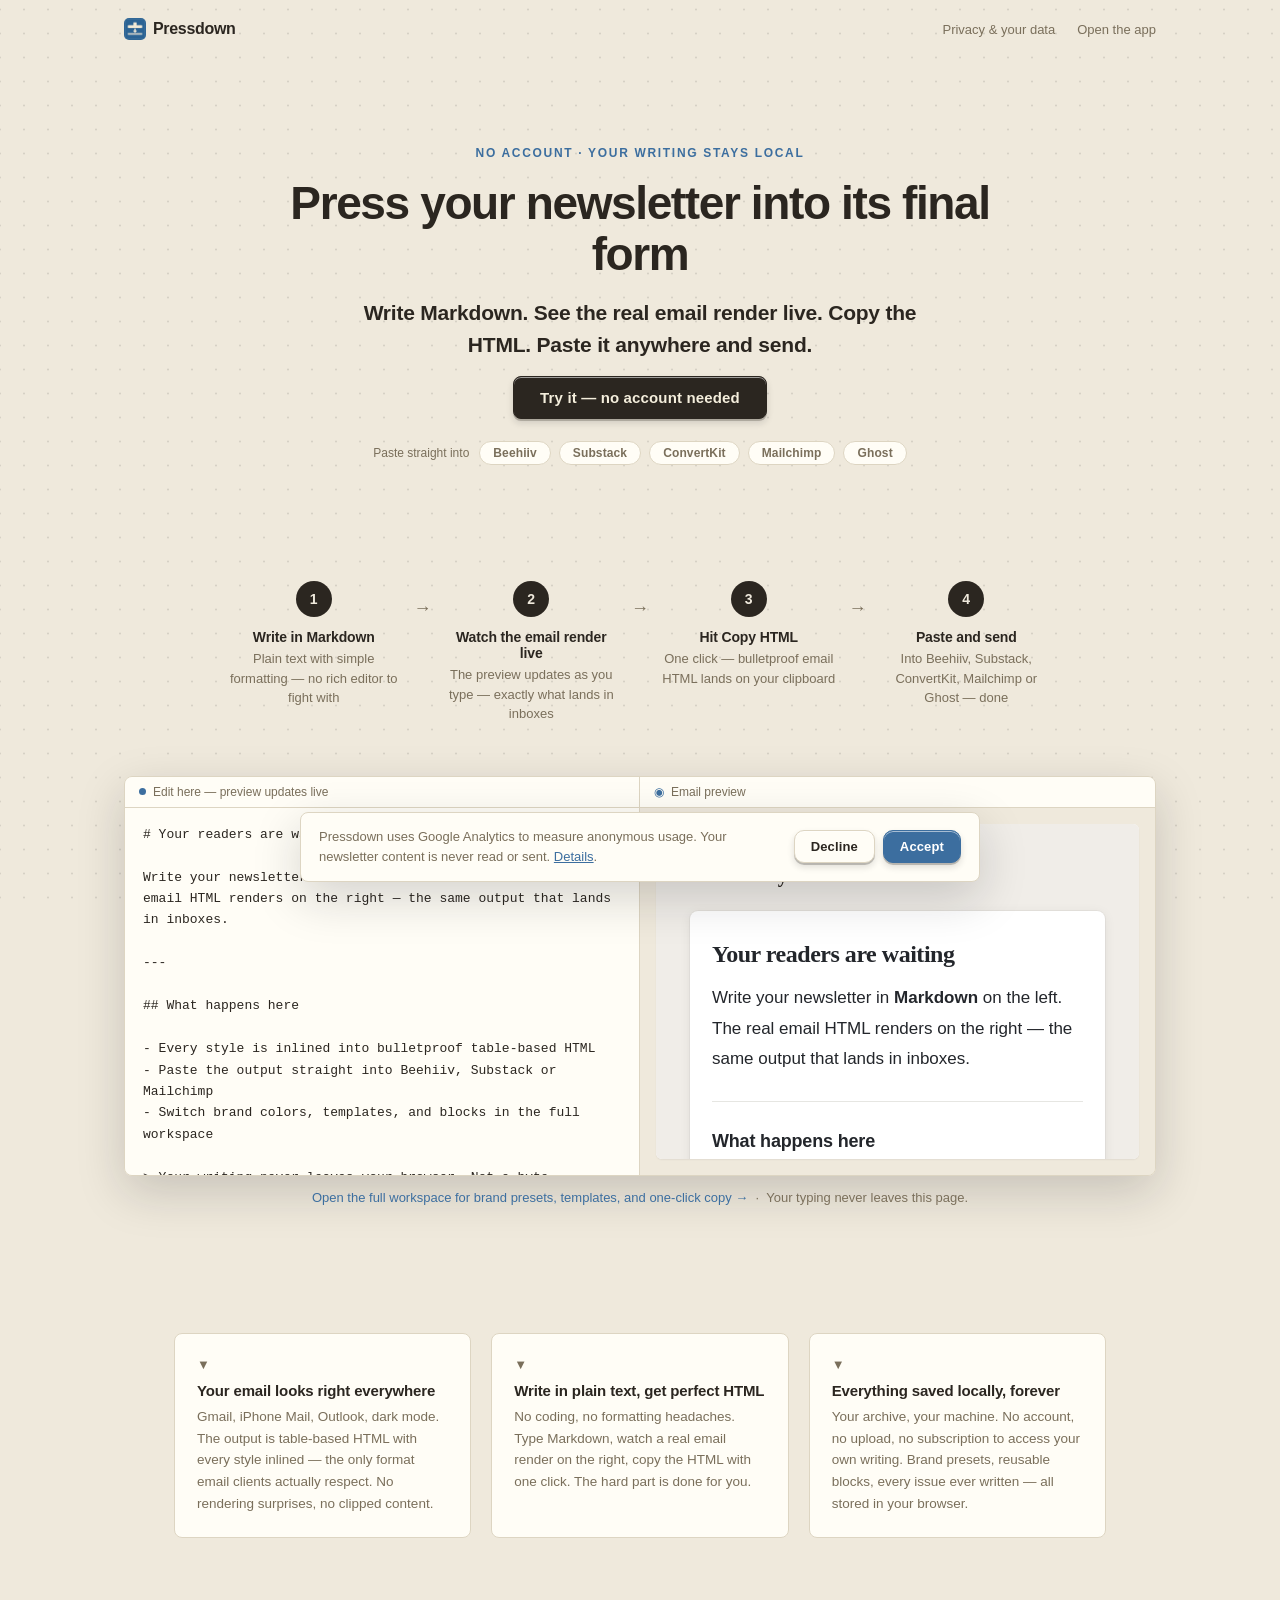
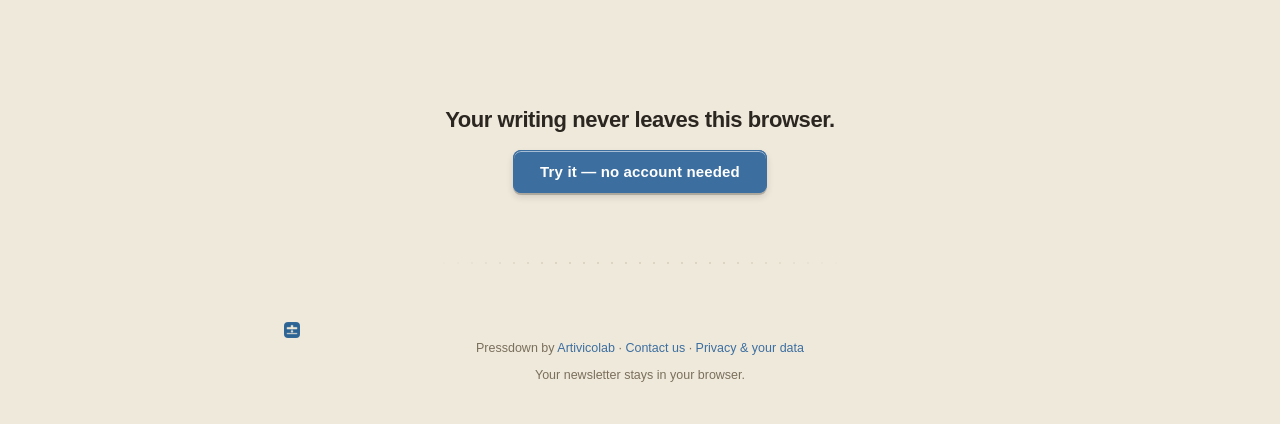
==== commit e2913b41: "Refactor code structure for improved readability and maintainability" ====
--- a/index.html
+++ b/index.html
@@ -31,8 +31,8 @@
 <meta property="og:description" content="Write Markdown, see a pixel-accurate email preview, copy bulletproof HTML into any platform. No account — your writing stays in your browser.">
 <meta property="og:url" content="https://pressdown.artivicolab.com/">
 <meta property="og:image" content="https://pressdown.artivicolab.com/og.png">
-<meta property="og:image:width" content="1200">
-<meta property="og:image:height" content="630">
+<meta property="og:image:width" content="1731">
+<meta property="og:image:height" content="909">
 <meta property="og:image:alt" content="Pressdown — press your newsletter into its final form">
 <meta name="twitter:card" content="summary_large_image">
 <meta name="twitter:title" content="Pressdown — press your newsletter into its final form">
